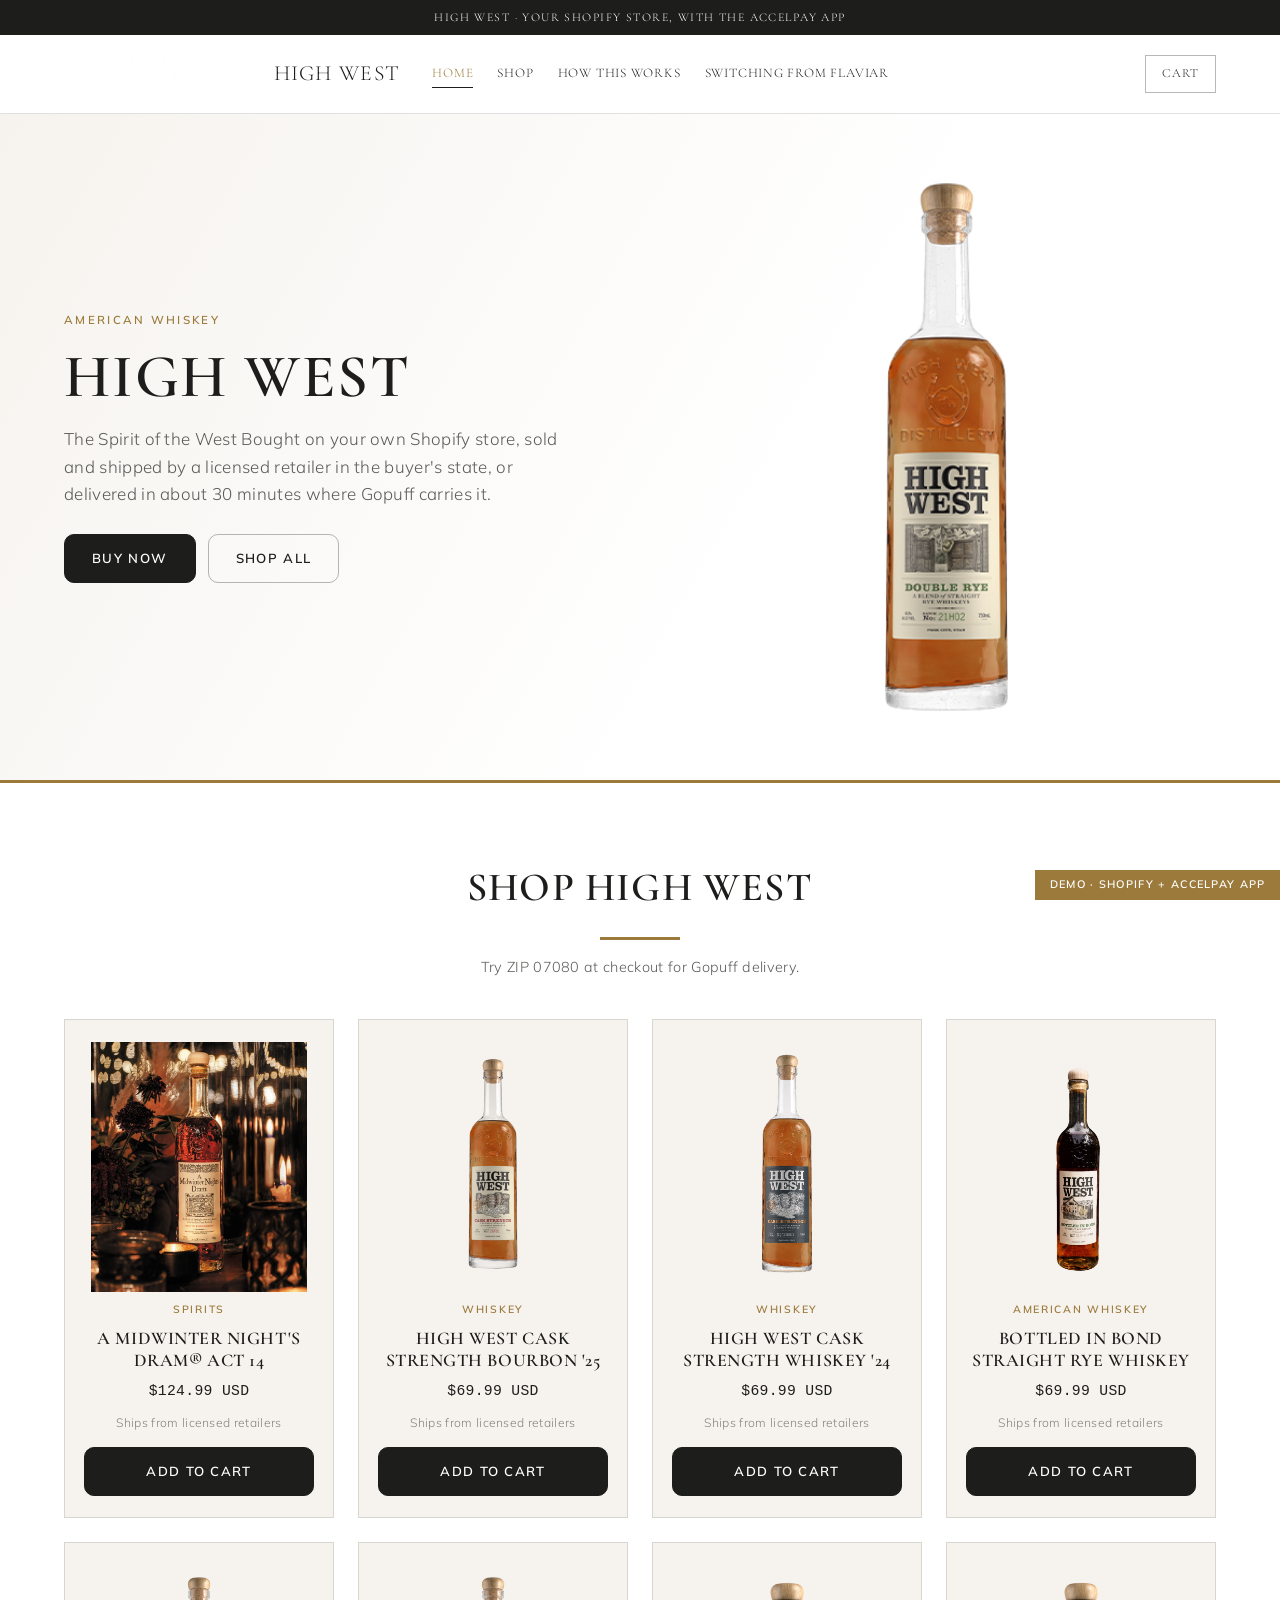
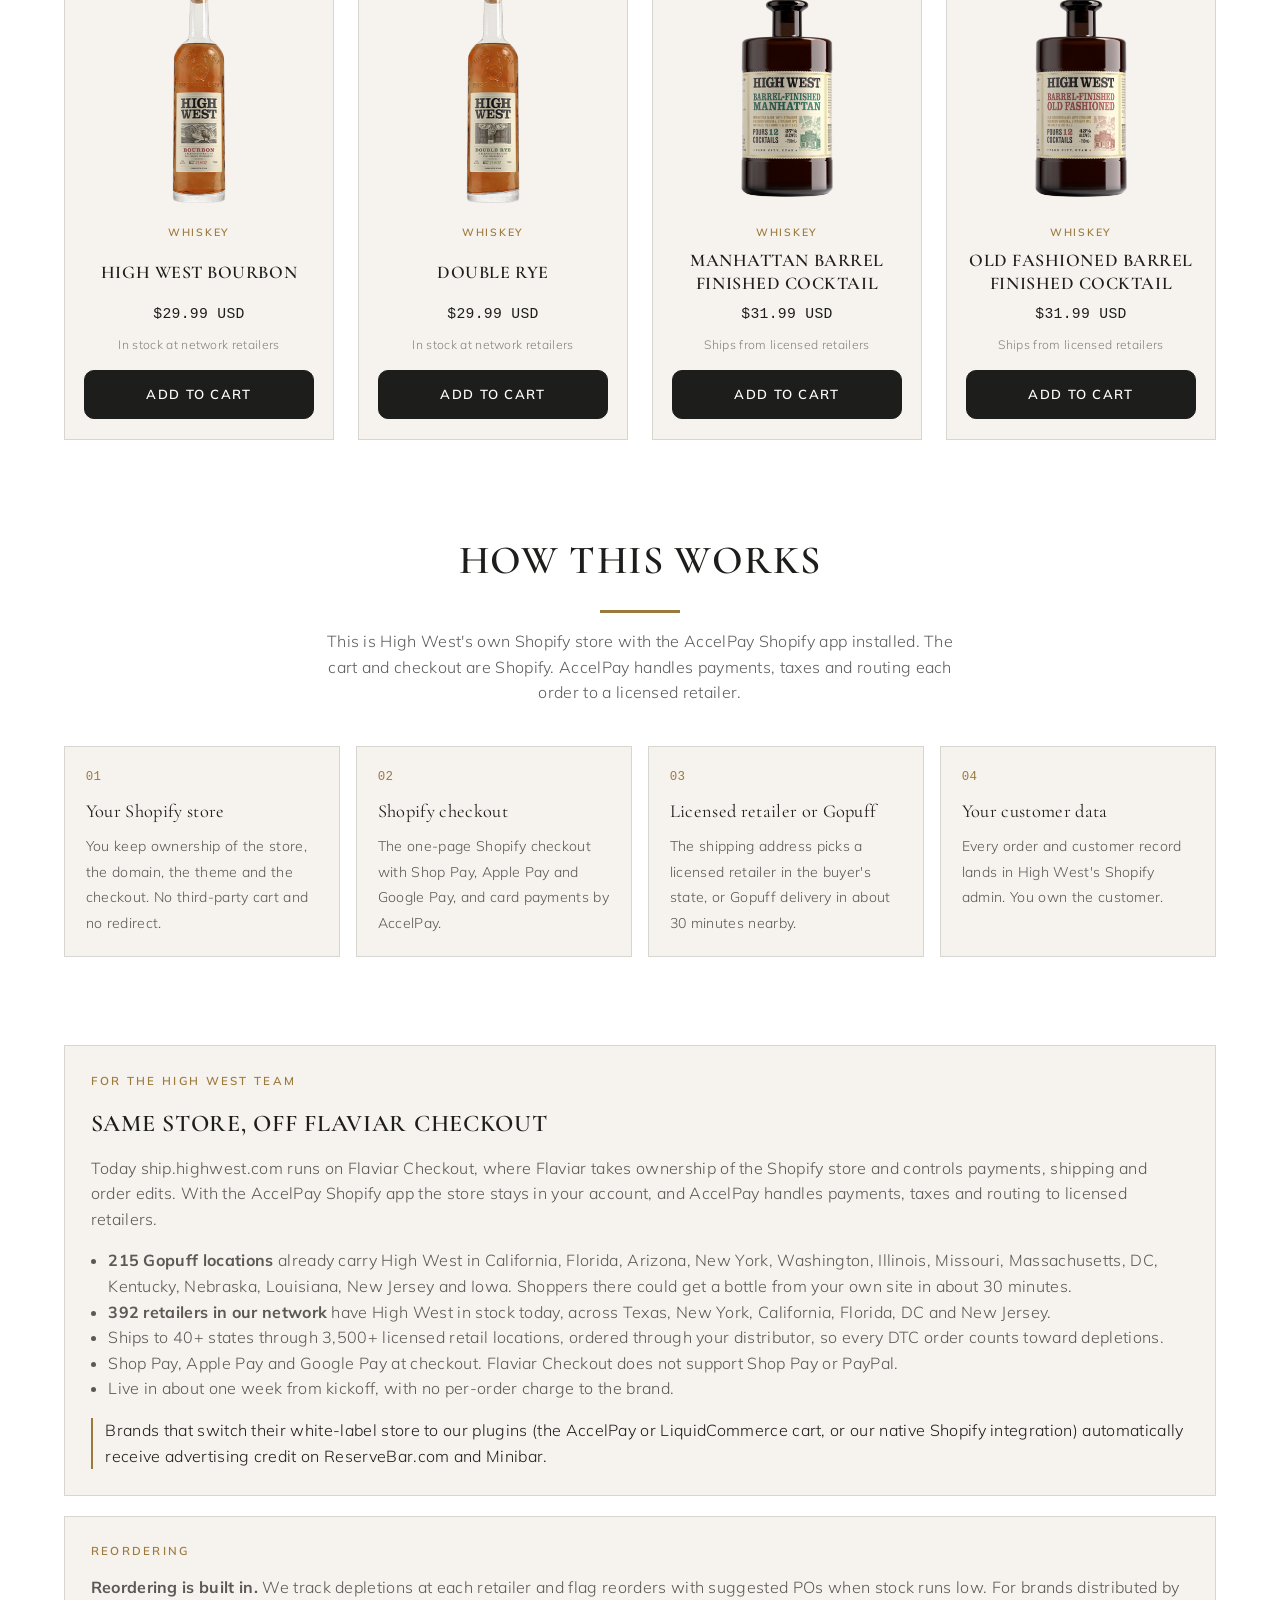
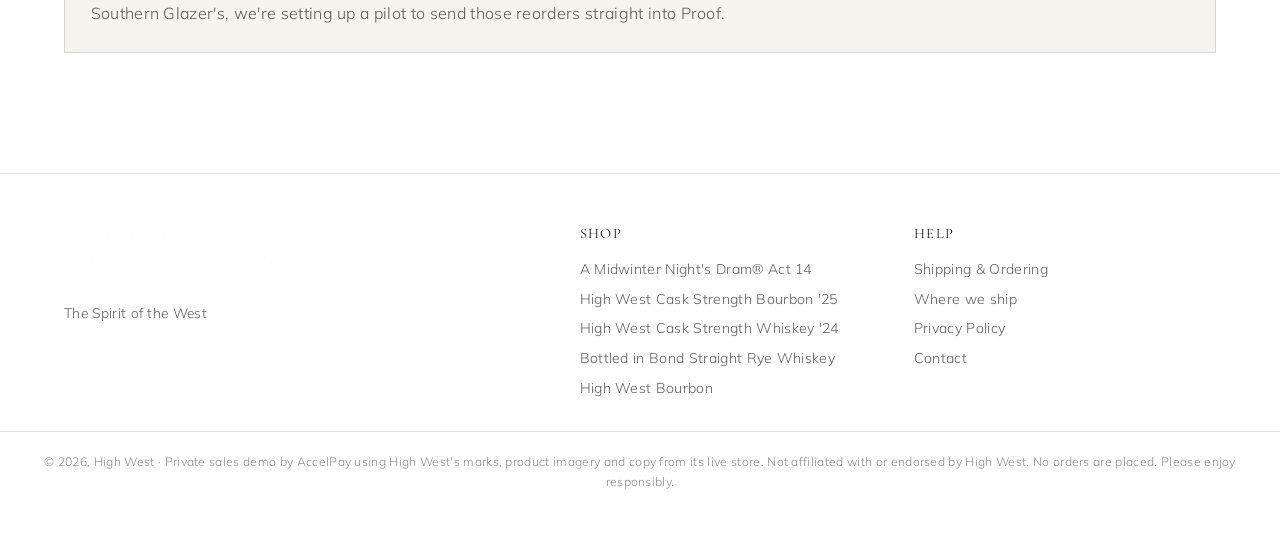
==== index.html @ 7bf46875 "Initial sales demo" ====
<!doctype html>
<html lang="en">
<head>
<meta charset="utf-8">
<meta name="viewport" content="width=device-width,initial-scale=1">
<title>High West | AccelPay demo</title>
<meta name="robots" content="noindex,nofollow">
<link rel="icon" href="assets/logo.png">
<link rel="preconnect" href="https://fonts.googleapis.com">
<link rel="preconnect" href="https://fonts.gstatic.com" crossorigin>
<link rel="stylesheet" href="https://fonts.googleapis.com/css2?family=Cormorant+Garamond:wght@500;600;700&family=Mulish:wght@300;400;600;700&display=swap">
<link rel="stylesheet" href="styles.css?v=1">
</head>
<body>
<div class="announce">High West &middot; your Shopify store, with the AccelPay app</div>
<header class="top">
  <div class="hdr">
    <a href="index.html" class="brand-link"><img class="logo" src="assets/logo.png" alt="High West"><span class="wordmark">High West</span></a>
    <nav class="main">
      <a href="index.html" aria-current="page">Home</a><a href="index.html#shop">Shop</a><a href="index.html#how">How this works</a><a href="index.html#switch">Switching from Flaviar</a>
    </nav>
    <div class="hdr-actions">
      <button class="burger" id="burger" aria-label="Menu">&#9776;</button>
      <button class="cart-pill" data-cart-toggle aria-label="Open cart">
        <span class="lbl">Cart</span>
        <span class="count" data-cart-count hidden>0</span>
      </button>
    </div>
  </div>
</header>

<section class="hero">
  <div class="hero-inner">
    <div>
      <div class="eyebrow">American whiskey</div>
      <h1>High West</h1>
      <p>The Spirit of the West Bought on your own Shopify store, sold and shipped by a licensed retailer in the buyer's state, or delivered in about 30 minutes where Gopuff carries it.</p>
      <div style="display:flex;gap:.75rem;flex-wrap:wrap"><a class="btn" href="product.html?p=double-rye">Buy now</a><a class="btn ghost" href="#shop">Shop all</a></div>
    </div>
    <div class="shot"><img src="assets/p-double-rye.png" alt="Double Rye"></div>
  </div>
</section>

<section class="band" id="shop">
  <div class="section-head">
    <h2>Shop High West</h2>
    <div class="rule"></div>
    <p style="font-size:.9rem;color:var(--muted)">Try ZIP 07080 at checkout for Gopuff delivery.</p>
  </div>
  <div class="grid" id="collection-grid"></div>
</section>

<section class="band" id="how" style="padding-top:1rem">
  <div class="section-head">
    <h2>How this works</h2>
    <div class="rule"></div>
    <p>This is High West's own Shopify store with the AccelPay Shopify app installed. The cart and checkout are Shopify. AccelPay handles payments, taxes and routing each order to a licensed retailer.</p>
  </div>
  <div class="how">
    <div class="step"><span class="n">01</span><b>Your Shopify store</b><span>You keep ownership of the store, the domain, the theme and the checkout. No third-party cart and no redirect.</span></div>
    <div class="step"><span class="n">02</span><b>Shopify checkout</b><span>The one-page Shopify checkout with Shop Pay, Apple Pay and Google Pay, and card payments by AccelPay.</span></div>
    <div class="step"><span class="n">03</span><b>Licensed retailer or Gopuff</b><span>The shipping address picks a licensed retailer in the buyer's state, or Gopuff delivery in about 30 minutes nearby.</span></div>
    <div class="step"><span class="n">04</span><b>Your customer data</b><span>Every order and customer record lands in High West's Shopify admin. You own the customer.</span></div>
  </div>
</section>

<section class="band" id="switch" style="padding-top:1rem">
  <div class="panel">
    <div class="eyebrow">For the High West team</div>
    <h2>Same store, off Flaviar Checkout</h2>
    <p style="margin:0 0 1rem">Today ship.highwest.com runs on Flaviar Checkout, where Flaviar takes ownership of the Shopify store and controls payments, shipping and order edits. With the AccelPay Shopify app the store stays in your account, and AccelPay handles payments, taxes and routing to licensed retailers.</p>
    <ul style="margin:0 0 1rem;padding-left:1.1rem"><li><b>215 Gopuff locations</b> already carry High West in California, Florida, Arizona, New York, Washington, Illinois, Missouri, Massachusetts, DC, Kentucky, Nebraska, Louisiana, New Jersey and Iowa. Shoppers there could get a bottle from your own site in about 30 minutes.</li><li><b>392 retailers in our network</b> have High West in stock today, across Texas, New York, California, Florida, DC and New Jersey.</li><li>Ships to 40+ states through 3,500+ licensed retail locations, ordered through your distributor, so every DTC order counts toward depletions.</li><li>Shop Pay, Apple Pay and Google Pay at checkout. Flaviar Checkout does not support Shop Pay or PayPal.</li><li>Live in about one week from kickoff, with no per-order charge to the brand.</li></ul>
    <p class="credit">Brands that switch their white-label store to our plugins (the AccelPay or LiquidCommerce cart, or our native Shopify integration) automatically receive advertising credit on ReserveBar.com and Minibar.</p>
  </div>
  <div class="panel">
    <div class="eyebrow">Reordering</div>
    <p style="margin:0" class="reorder"><b>Reordering is built in.</b> We track depletions at each retailer and flag reorders with suggested POs when stock runs low. For brands distributed by Southern Glazer's, we're setting up a pilot to send those reorders straight into Proof.</p>
  </div>
</section>
<footer class="site">
  <div class="ft">
    <div>
      <img src="assets/logo.png" alt="High West" style="height:64px;width:auto">
      <p style="font-size:.86rem;margin-top:1rem;max-width:24rem;color:var(--muted)">The Spirit of the West</p>
    </div>
    <div><h4>Shop</h4><ul><li><a href="product.html?p=a-midwinter-nights-dram-act-14">A Midwinter Night&#x27;s Dram® Act 14</a></li><li><a href="product.html?p=hw-cask-strength-bourbon">High West Cask Strength Bourbon &#x27;25</a></li><li><a href="product.html?p=high-west-cask-strength-bourbon-24">High West Cask Strength Whiskey &#x27;24</a></li><li><a href="product.html?p=bottled-in-bond-rye">Bottled in Bond Straight Rye Whiskey</a></li><li><a href="product.html?p=bourbon">High West Bourbon</a></li></ul></div>
    <div><h4>Help</h4><ul>
      <li><a href="index.html#how">Shipping &amp; Ordering</a></li>
      <li><a href="index.html#how">Where we ship</a></li>
      <li><a href="#">Privacy Policy</a></li>
      <li><a href="#">Contact</a></li></ul></div>
  </div>
  <div class="legal-row">
    &copy; 2026, High West &middot; Private sales demo by AccelPay using High West's marks, product imagery and copy from its live store. Not affiliated with or endorsed by High West.
    No orders are placed. Please enjoy responsibly.
  </div>
</footer>

<div class="scrim" id="scrim"></div>
<aside class="drawer" id="drawer" aria-label="Your cart">
  <div class="dh"><h2>Your cart</h2><button class="x" id="drawer-close" aria-label="Close">&times;</button></div>
  <div class="cols"><span>Product</span><span>Total</span></div>
  <div class="items" id="drawer-items"></div>
  <div class="df" id="drawer-foot"></div>
</aside>
<div class="ribbon">Demo &middot; Shopify + AccelPay app</div>
<script src="data.js?v=1"></script>
<script src="app.js?v=1"></script>
</body>
</html>
---- styles.css ----
/* High West x AccelPay demo. Base: woodsonwhiskey-accelpay-demo. */

:root {
  --black: #ffffff; --panel: #f6f3ee; --panel-2: #ece7df; --ink: #1d1d1b;
  --muted: rgba(29,29,27,.72); --muted-2: rgba(29,29,27,.52); --line: rgba(0,0,0,.12); --line-2: rgba(0,0,0,.28);
  --gold: #1d1d1b; --gold-hi: #9c7a3c; --gold-soft: rgba(0,0,0,.05); --green: #2f6b4f; --red: #c00000;
  --head: #1d1d1b; --btn-ink: #ffffff; --img-bg: #f6f3ee; --drawer-bg: #ffffff; --ann-bg: #1d1d1b; --ann-ink: #ffffff; --co-head-bg: #ffffff;
  --serif: "Cormorant Garamond", Georgia, serif; --sans: "Mulish", -apple-system, BlinkMacSystemFont, "Helvetica Neue", Arial, sans-serif;
  --mono: ui-monospace, SFMono-Regular, Menlo, monospace; --maxw: 1200px; --btn-radius: 10px;
  --cart-glyph: url("data:image/svg+xml;utf8,<svg xmlns='http://www.w3.org/2000/svg' viewBox='0 0 24 24' fill='none' stroke='black' stroke-width='2' stroke-linecap='round' stroke-linejoin='round'><path d='M6 2 3 6v14a2 2 0 0 0 2 2h14a2 2 0 0 0 2-2V6l-3-4z'/><path d='M3 6h18'/><path d='M16 10a4 4 0 0 1-8 0'/></svg>");
}

* { box-sizing: border-box; }
html { scroll-behavior: smooth; }
body {
  margin: 0; background: var(--black); color: var(--ink);
  font-family: var(--sans); font-weight: 300; font-size: 16px; line-height: 1.6;
  letter-spacing: .02em; -webkit-font-smoothing: antialiased;
}
img { max-width: 100%; display: block; }
a { color: inherit; }
button { font: inherit; cursor: pointer; color: inherit; }
:focus-visible { outline: 2px solid var(--gold); outline-offset: 2px; }

/* ---------------------------------------------------------------- header */
.announce {
  background: var(--ann-bg); color: var(--ann-ink); text-align: center;
  font-family: var(--serif); font-size: .74rem; letter-spacing: .12em;
  text-transform: uppercase; padding: .5rem 1rem;
}
header.top { position: sticky; top: 0; z-index: 60; background: var(--black); border-bottom: 1px solid var(--line); }
.hdr { max-width: var(--maxw); margin: 0 auto; padding: .8rem 1.5rem; display: flex; align-items: center; gap: 2rem; }
.hdr img.logo { height: 62px; width: auto; }
nav.main { display: flex; gap: 1.5rem; flex-wrap: wrap; }
nav.main a {
  font-family: var(--serif); font-size: .82rem; letter-spacing: .06em; text-transform: uppercase;
  text-decoration: none; color: var(--head); padding: .2rem 0; border-bottom: 1px solid transparent;
}
nav.main a:hover, nav.main a[aria-current] { color: var(--gold-hi); border-bottom-color: var(--gold); }
.hdr-actions { margin-left: auto; display: flex; align-items: center; gap: .75rem; }
.cart-pill {
  display: inline-flex; align-items: center; gap: .5rem; background: transparent;
  border: 1px solid var(--line-2); color: var(--head); padding: .5rem 1rem;
  font-family: var(--serif); font-size: .78rem; letter-spacing: .08em; text-transform: uppercase;
}
.cart-pill:hover { border-color: var(--gold); color: var(--gold-hi); }
.cart-pill .count {
  background: var(--gold); color: var(--btn-ink); min-width: 1.35rem; height: 1.35rem; border-radius: 999px;
  display: inline-grid; place-items: center; font-family: var(--mono); font-size: .7rem; padding: 0 .3rem;
}
.cart-pill .count[hidden] { display: none; }
.burger { display: none; background: none; border: none; font-size: 1.5rem; line-height: 1; color: var(--head); }

/* ---------------------------------------------------------------- type + buttons */
.eyebrow { font-family: var(--sans); font-size: .72rem; font-weight: 600; letter-spacing: .2em; text-transform: uppercase; color: var(--gold-hi); margin-bottom: .9rem; }
h1, h2, h3 { font-family: var(--serif); font-weight: 400; letter-spacing: .03em; }
.rule { width: 190px; height: 2px; margin: 1.1rem auto 0; background: linear-gradient(90deg, transparent, var(--gold), transparent); }

.btn {
  display: inline-flex; align-items: center; justify-content: center; gap: .5rem;
  background: var(--gold); color: var(--btn-ink); border: 1px solid var(--gold); border-radius: var(--btn-radius, 0);
  padding: .8rem 1.7rem; font-family: var(--sans); font-weight: 600; font-size: .82rem;
  letter-spacing: .1em; text-transform: uppercase; text-decoration: none;
}
.btn:hover { background: var(--gold-hi); border-color: var(--gold-hi); }
.btn.ghost { background: transparent; color: var(--head); border-color: var(--line-2); }
.btn.ghost:hover { border-color: var(--gold); color: var(--gold-hi); }
.btn:disabled { opacity: .4; cursor: not-allowed; }
.btn.block { width: 100%; }

/* ---------------------------------------------------------------- hero */
.hero { position: relative; overflow: hidden; border-bottom: 1px solid var(--line); }
.hero-inner { max-width: var(--maxw); margin: 0 auto; padding: 4rem 1.5rem; display: grid; grid-template-columns: 1.05fr 1fr; gap: 3rem; align-items: center; }
.hero h1 { font-size: clamp(2.3rem, 5.4vw, 3.8rem); line-height: 1.08; margin: 0 0 1rem; text-transform: uppercase; }
.hero p { color: var(--muted); font-size: 1.06rem; margin: 0 0 1.7rem; max-width: 32rem; }
.hero .shot img { width: 100%; max-height: 560px; object-fit: contain; }

/* ---------------------------------------------------------------- sections */
.band { max-width: var(--maxw); margin: 0 auto; padding: 4.5rem 1.5rem; }
.section-head { text-align: center; margin-bottom: 2.5rem; }
.section-head h2 { font-size: clamp(1.8rem, 4vw, 2.5rem); margin: 0; text-transform: uppercase; }
.section-head p { color: var(--muted); margin: 1rem auto 0; max-width: 40rem; }

.grid { display: grid; grid-template-columns: repeat(auto-fill, minmax(240px, 1fr)); gap: 1.5rem; }
.card {
  background: var(--panel); border: 1px solid var(--line); padding: 1.4rem 1.2rem 1.3rem;
  display: flex; flex-direction: column; gap: .55rem; text-align: center; text-decoration: none; color: inherit;
}
.card:hover { border-color: var(--gold); }
.card .shot { height: 250px; display: grid; place-items: center; overflow: hidden; }
.card .shot img { max-height: 250px; width: auto; object-fit: contain; }
.card h3 { font-size: 1.12rem; margin: 0; line-height: 1.25; text-transform: uppercase; min-height: 2.8rem; display: grid; place-items: center; }
.card .tag { font-size: .66rem; font-weight: 600; letter-spacing: .16em; text-transform: uppercase; color: var(--gold-hi); }
.card .price { font-family: var(--mono); font-size: .92rem; margin-top: auto; }
.card .avail { font-size: .76rem; color: var(--muted-2); }

.split { display: grid; grid-template-columns: 1fr 1fr; gap: 3rem; align-items: center; }
.split img { width: 100%; }
.split p { color: var(--muted); }

/* how it works */
.how { display: grid; grid-template-columns: repeat(4, 1fr); gap: 1rem; }
.how .step { border: 1px solid var(--line); padding: 1.3rem; background: var(--panel); }
.how .step b { display: block; font-family: var(--serif); font-weight: 400; font-size: 1.15rem; margin-bottom: .4rem; color: var(--head); }
.how .step span { font-size: .88rem; color: var(--muted); }
.how .step .n { font-family: var(--mono); color: var(--gold-hi); font-size: .78rem; display: block; margin-bottom: .6rem; }

.rb-note {
  display: flex; align-items: center; gap: .75rem; border: 1px solid var(--line); background: var(--panel);
  padding: .7rem .9rem; font-size: .84rem; color: var(--muted);
}
.rb-note b { color: var(--head); font-weight: 600; }
.rb-note a { color: var(--gold-hi); }
.rb-mark { font-family: var(--serif); font-size: .72rem; letter-spacing: .14em; text-transform: uppercase; border: 1px solid var(--gold); color: var(--gold-hi); padding: .2rem .45rem; white-space: nowrap; }

/* ---------------------------------------------------------------- product page (Shopify theme) */
.pdp { display: grid; grid-template-columns: minmax(0,1fr) minmax(0,1fr); gap: 3rem; align-items: start; }
.pdp .gallery { display: flex; flex-direction: column; gap: .8rem; min-width: 0; }
.pdp .gallery .main { background: var(--img-bg); display: grid; place-items: center; min-height: 420px; }
.pdp .gallery .main img { max-height: 560px; width: auto; object-fit: contain; }
.pdp .thumbs { display: flex; gap: .5rem; }
.pdp .thumbs button { width: 64px; height: 64px; border: 1px solid var(--line); background: var(--img-bg); padding: 3px; display: grid; place-items: center; }
.pdp .thumbs button[aria-selected="true"] { border-color: var(--gold); }
.pdp .thumbs img { max-height: 100%; width: auto; }
.pdp .info { display: flex; flex-direction: column; gap: 1rem; min-width: 0; padding-left: 1.5rem; border-left: 1px solid var(--line); }
.pdp h1 { font-size: 2rem; margin: 0; text-transform: uppercase; line-height: 1.15; }
.pdp .price { font-size: 1.05rem; }
.pdp .small { font-size: .8rem; color: var(--muted); }
.pdp .small a { color: var(--gold-hi); }
.pdp .qty-wrap { display: flex; flex-direction: column; gap: .35rem; font-size: .8rem; color: var(--muted); }
.pdp .desc p { color: var(--muted); margin: 0 0 .9rem; font-size: .95rem; }
.pdp .desc b { color: var(--head); font-weight: 600; }
.qty { display: inline-flex; align-items: center; border: 1px solid var(--line-2); width: max-content; }
.qty button { background: none; border: none; width: 2.6rem; min-height: 2.8rem; font-size: 1.1rem; }
.qty span, .qty input { font-family: var(--sans); min-width: 2.2rem; text-align: center; font-size: .95rem; }
.atc { max-width: 380px; }
.fulfil-line { display: flex; gap: .6rem; align-items: flex-start; font-size: .82rem; color: var(--muted); border: 1px solid var(--line); padding: .7rem .8rem; max-width: 460px; }
.fulfil-line img { width: 22px; height: 22px; border-radius: 5px; flex: none; }
.notice { font-size: .85rem; color: var(--muted); border-left: 2px solid var(--gold); padding: .2rem 0 .2rem .75rem; }

/* ---------------------------------------------------------------- Shopify cart drawer (Dawn-style) */
.scrim { position: fixed; inset: 0; background: rgba(0,0,0,.6); opacity: 0; pointer-events: none; transition: opacity .25s; z-index: 90; }
.scrim.on { opacity: 1; pointer-events: auto; }
.drawer { position: fixed; top: 0; right: 0; height: 100%; width: min(420px, 100%); background: var(--drawer-bg); border-left: 1px solid var(--line); z-index: 100; display: flex; flex-direction: column; transform: translateX(100%); transition: transform .28s ease; }
.drawer.on { transform: none; }
.drawer .dh { display: flex; align-items: center; justify-content: space-between; padding: 1.4rem 1.5rem 1rem; }
.drawer .dh h2 { font-size: 1.5rem; margin: 0; }
.drawer .x { background: none; border: none; font-size: 1.7rem; line-height: 1; color: var(--muted); }
.drawer .cols { display: flex; justify-content: space-between; font-size: .66rem; letter-spacing: .12em; text-transform: uppercase; color: var(--muted-2); padding: 0 1.5rem .6rem; border-bottom: 1px solid var(--line); }
.drawer .items { flex: 1; overflow-y: auto; padding: 0 1.5rem; }
.cline { display: grid; grid-template-columns: 76px minmax(0,1fr) auto; gap: 1rem; padding: 1.2rem 0; border-bottom: 1px solid var(--line); }
.cline .im { background: var(--img-bg); display: grid; place-items: center; height: 92px; }
.cline .im img { max-height: 88px; width: auto; }
.cline .nm { font-size: .92rem; line-height: 1.3; }
.cline .pr { font-size: .84rem; color: var(--muted); margin: .2rem 0 .6rem; }
.cline .qrow { display: flex; align-items: center; gap: .6rem; }
.cline .qty button { min-height: 2.2rem; width: 2.2rem; }
.cline .rm { background: none; border: none; color: var(--muted); font-size: 1rem; padding: 0; }
.cline .tot { font-size: .9rem; }
.empty { text-align: center; color: var(--muted); padding: 3rem 1rem; }
.drawer .df { border-top: 1px solid var(--line); padding: 1.2rem 1.5rem 1.5rem; display: flex; flex-direction: column; gap: .7rem; }
.drawer .df .est { display: flex; justify-content: space-between; font-size: 1rem; }
.drawer .df .small { font-size: .78rem; color: var(--muted); }

/* ---------------------------------------------------------------- Shopify one-page checkout */
body.co { background: #fff; color: #141414; font-family: -apple-system, BlinkMacSystemFont, "Segoe UI", Roboto, "Helvetica Neue", Arial, sans-serif; font-weight: 400; letter-spacing: 0; }
.co-head { border-bottom: 1px solid #dedede; background: var(--co-head-bg); }
.co-head .in { max-width: 1100px; margin: 0 auto; padding: .9rem 1.5rem; display: flex; align-items: center; justify-content: space-between; }
.co-head img { height: 54px; width: auto; }
.co-head a.bag { color: var(--gold-hi); font-size: .85rem; text-decoration: none; }
.checkout { display: grid; grid-template-columns: minmax(0,1.15fr) minmax(0,1fr); min-height: calc(100vh - 80px); }
.co-left { padding: 2.2rem clamp(1rem, 4vw, 3.5rem); min-width: 0; }
.co-left .inner { max-width: 560px; margin-left: auto; }
.co-right { background: #f5f5f5; border-left: 1px solid #dedede; padding: 2.2rem clamp(1rem, 3vw, 3rem); min-width: 0; }
.co-right .inner { max-width: 440px; position: sticky; top: 1.5rem; }
.co-h { font-size: 1.3rem; font-weight: 600; margin: 1.8rem 0 .8rem; display: flex; align-items: baseline; justify-content: space-between; gap: 1rem; }
.co-h:first-child { margin-top: 0; }
.co-h small { font-size: .82rem; font-weight: 400; color: #707070; }
.co-field { width: 100%; border: 1px solid #d9d9d9; border-radius: 5px; padding: .85rem .8rem; font: inherit; font-size: .92rem; margin-bottom: .7rem; background: #fff; color: #141414; min-width: 0; }
.co-field:focus { outline: none; border-color: #000; box-shadow: 0 0 0 1px #000; }
.co-row { display: grid; grid-template-columns: 1fr 1fr; gap: .7rem; }
.co-row3 { display: grid; grid-template-columns: 1.3fr 1fr 1fr; gap: .7rem; }
.co-chk { display: flex; gap: .55rem; align-items: center; font-size: .86rem; margin: .1rem 0 .4rem; }
.co-chk input { accent-color: #000; width: 16px; height: 16px; }
.co-empty { background: #f5f5f5; border-radius: 5px; padding: 1rem; font-size: .88rem; color: #707070; }
.rates { border: 1px solid #d9d9d9; border-radius: 5px; overflow: hidden; }
.rate { display: flex; align-items: center; gap: .8rem; padding: .95rem .9rem; border-bottom: 1px solid #d9d9d9; cursor: pointer; }
.rate:last-child { border-bottom: none; }
.rate.on { background: #f6f3ec; box-shadow: inset 0 0 0 1px #000; }
.rate input { accent-color: #000; width: 17px; height: 17px; flex: none; }
.rate .ic { width: 30px; height: 30px; border-radius: 7px; flex: none; }
.rate .t { flex: 1; min-width: 0; font-size: .9rem; }
.rate .t span { display: block; color: #707070; font-size: .8rem; margin-top: .1rem; }
.rate .p { font-size: .9rem; font-weight: 600; white-space: nowrap; }
.callout { display: flex; gap: .55rem; align-items: flex-start; font-size: .78rem; color: #5b4a26; background: #f6f1e6; border: 1px solid #e6dcc6; border-radius: 5px; padding: .6rem .75rem; margin-top: .7rem; }
.callout b { font-weight: 600; }
.callout .dot { width: 8px; height: 8px; border-radius: 50%; background: var(--gold); flex: none; margin-top: .35rem; }
.pay-box { border: 1px solid #d9d9d9; border-radius: 5px; overflow: hidden; }
.pay-box .ph { display: flex; justify-content: space-between; align-items: center; background: #f6f3ec; padding: .85rem .9rem; border-bottom: 1px solid #d9d9d9; font-size: .9rem; box-shadow: inset 0 0 0 1px #000; }
.pay-box .ph .cards { display: flex; gap: .3rem; }
.pay-box .ph .cards span { font-size: .62rem; font-weight: 700; border: 1px solid #cfcfcf; border-radius: 3px; padding: .1rem .3rem; background: #fff; color: #333; }
.pay-box .pb { padding: .9rem; background: #fafafa; }
.pay-btn { width: 100%; background: #000; color: #fff; border: none; border-radius: 5px; padding: 1.1rem; font-size: 1.05rem; font-weight: 600; margin-top: 1.2rem; }
.pay-btn:disabled { opacity: .4; cursor: not-allowed; }
.co-legal { font-size: .76rem; color: #707070; margin-top: .9rem; }
.co-links { display: flex; gap: 1rem; flex-wrap: wrap; font-size: .76rem; color: #707070; border-top: 1px solid #e3e3e3; margin-top: 2rem; padding-top: 1rem; }
.os-item { display: flex; gap: .9rem; align-items: center; padding: .4rem 0 1rem; }
.os-item .im { width: 64px; height: 64px; border: 1px solid #dedede; border-radius: 8px; background: var(--img-bg); position: relative; display: grid; place-items: center; padding: 4px; flex: none; }
.os-item .im img { max-height: 100%; width: auto; }
.os-item .im .q { position: absolute; top: -9px; right: -9px; background: #666; color: #fff; min-width: 21px; height: 21px; border-radius: 11px; font-size: .74rem; display: grid; place-items: center; padding: 0 5px; }
.os-item .nm { flex: 1; min-width: 0; font-size: .88rem; }
.os-item .nm span { display: block; color: #707070; font-size: .78rem; }
.os-item .pr { font-size: .88rem; }
.os-disc { display: flex; gap: .6rem; margin: .6rem 0 1.2rem; }
.os-disc input { flex: 1; min-width: 0; border: 1px solid #d9d9d9; border-radius: 5px; padding: .8rem; font: inherit; font-size: .9rem; }
.os-disc button { border: 1px solid #d9d9d9; background: #ececec; color: #777; border-radius: 5px; padding: 0 1.1rem; font-weight: 600; }
.os-line { display: flex; justify-content: space-between; font-size: .88rem; padding: .3rem 0; gap: 1rem; }
.os-line .m { color: #555; }
.os-line.total { font-size: 1.2rem; font-weight: 600; padding-top: .8rem; }
.os-line.total small { font-size: .74rem; color: #707070; font-weight: 400; margin-right: .4rem; }
.thanks { max-width: 600px; margin: 0 auto; padding: 4rem 1.5rem; text-align: center; }
.thanks h1 { font-size: 2rem; margin: 0 0 .5rem; font-weight: 600; font-family: inherit; letter-spacing: 0; }
.thanks p { color: #555; }
.thanks .num { font-family: var(--mono); color: #000; }

/* express checkout buttons (Shopify accelerated checkout) */
.xpay { display: grid; grid-template-columns: repeat(3, minmax(0,1fr)); gap: .5rem; }
.xpay .xb { height: 42px; border: none; border-radius: 5px; display: flex; align-items: center; justify-content: center; gap: .15rem; font-family: -apple-system, BlinkMacSystemFont, "Segoe UI", Roboto, Arial, sans-serif; font-size: 1.05rem; color: #fff; letter-spacing: 0; text-transform: none; }
.xpay.big .xb { height: 48px; }
.xpay .xb span { font-weight: 500; }
.xpay .shop { background: #5a31f4; }
.xpay .shop b { font-weight: 800; font-style: italic; letter-spacing: -.02em; margin-right: .1rem; }
.xpay .apple { background: #000; border: 1px solid #333; }
.xpay .google { background: #000; border: 1px solid #333; }
.xpay .google .g { font-weight: 700; background: linear-gradient(90deg,#4285f4,#ea4335,#fbbc05,#34a853); -webkit-background-clip: text; background-clip: text; color: transparent; margin-right: .15rem; }
.xp-title { text-align: center; font-size: .85rem; color: #707070; margin-bottom: .6rem; }
.or { display: flex; align-items: center; gap: .8rem; color: #707070; font-size: .78rem; margin: 1.4rem 0 .6rem; }
.or::before, .or::after { content: ""; flex: 1; height: 1px; background: #dedede; }

/* panel on the home page */
.panel { background: var(--panel); border: 1px solid var(--line); padding: 1.6rem; }
.panel + .panel { margin-top: 1.25rem; }
.panel h2 { margin: 0 0 .8rem; font-size: 1.5rem; text-transform: uppercase; }
.panel p, .panel li { color: var(--muted); }
.panel .credit { border-left: 2px solid var(--gold); padding-left: .8rem; margin: 0; color: var(--ink); }

/* ---------------------------------------------------------------- footer */
footer.site { border-top: 1px solid var(--line); margin-top: 3rem; }
.ft { max-width: var(--maxw); margin: 0 auto; padding: 3rem 1.5rem 2rem; display: grid; grid-template-columns: 1.6fr 1fr 1fr; gap: 2rem; }
.ft h4 { font-family: var(--serif); font-weight: 400; font-size: .9rem; letter-spacing: .1em; text-transform: uppercase; color: var(--head); margin: 0 0 .8rem; }
.ft ul { list-style: none; margin: 0; padding: 0; display: flex; flex-direction: column; gap: .45rem; font-size: .88rem; color: var(--muted); }
.ft a { text-decoration: none; }
.ft a:hover { color: var(--gold-hi); }
.legal-row { border-top: 1px solid var(--line); padding: 1.25rem 1.5rem 3rem; text-align: center; font-size: .76rem; color: var(--muted-2); }

.ribbon { position: fixed; right: 0; bottom: 0; z-index: 120; background: var(--gold); color: var(--btn-ink); font-size: .68rem; font-weight: 600; letter-spacing: .12em; text-transform: uppercase; padding: .4rem .9rem; }

/* ---------------------------------------------------------------- responsive */
@media (max-width: 960px) {
  .pdp { grid-template-columns: 1fr; gap: 1.5rem; }
  .pdp .info { padding-left: 0; border-left: 0; }
  .checkout { grid-template-columns: 1fr; }
  .co-right { border-left: 0; border-top: 1px solid #dedede; order: -1; }
  .co-left .inner, .co-right .inner { margin: 0 auto; position: static; }
  .hero-inner, .split { grid-template-columns: 1fr; gap: 2rem; }
  .how { grid-template-columns: 1fr 1fr; }
  .ft { grid-template-columns: 1fr 1fr; }
}
@media (max-width: 720px) {
  .co-row, .co-row3 { grid-template-columns: 1fr; gap: 0; }
  .pdp .gallery .main { min-height: 300px; }
  .pdp .gallery .main img { max-height: 340px; }
  .hdr { padding: .6rem 1rem; gap: .75rem; position: relative; }
  .hdr img.logo { height: 46px; }
  nav.main { display: none; }
  nav.main.open { display: flex; flex-direction: column; position: absolute; top: 100%; left: 0; right: 0; background: var(--black); border-bottom: 1px solid var(--line); padding: 1rem 1.5rem; gap: .9rem; }
  .burger { display: block; }
  .hdr-actions { margin-left: auto; }
  .cart-pill { padding: .5rem .8rem; }
  .cart-pill .lbl { display: none; }
  .cart-pill::before { content: ""; width: 1rem; height: 1rem; flex: none; background: currentColor; -webkit-mask: var(--cart-glyph) center/contain no-repeat; mask: var(--cart-glyph) center/contain no-repeat; }
  .band { padding: 3rem 1rem; }
  .hero-inner { padding: 2.5rem 1rem; }
  .how { grid-template-columns: 1fr; }
  .ft { grid-template-columns: 1fr; padding: 2.5rem 1rem 1.5rem; }
  .rb-note { flex-wrap: wrap; }
}


.brand-link { display: flex; align-items: center; gap: .6rem; text-decoration: none; }
.hdr img.logo { height: 52px; max-width: 200px; object-fit: contain; }
.wordmark { font-family: var(--serif); font-size: 1.35rem; letter-spacing: .06em; text-transform: uppercase; color: var(--head); white-space: nowrap; }
.co-head img { height: 44px; max-width: 200px; object-fit: contain; }
h1, h2, h3 { font-weight: 600; }
.hero { background: linear-gradient(120deg, var(--panel) 0%, var(--black) 60%); border-bottom: 3px solid var(--gold-hi); }
.rule { background: var(--gold-hi); height: 3px; width: 80px; }
.card .shot { background: var(--img-bg); }
.card:hover { border-color: var(--gold-hi); }
.btn:hover, .btn.ghost:hover { filter: brightness(1.15); }
.panel .credit { border-left-color: var(--gold-hi); }
.ribbon { background: var(--gold-hi); color: #fff; }
.cart-pill .count { background: var(--gold-hi); color: #fff; }
.callout .dot { background: var(--gold-hi); }
@media (max-width: 720px) { .wordmark { display: none; } }
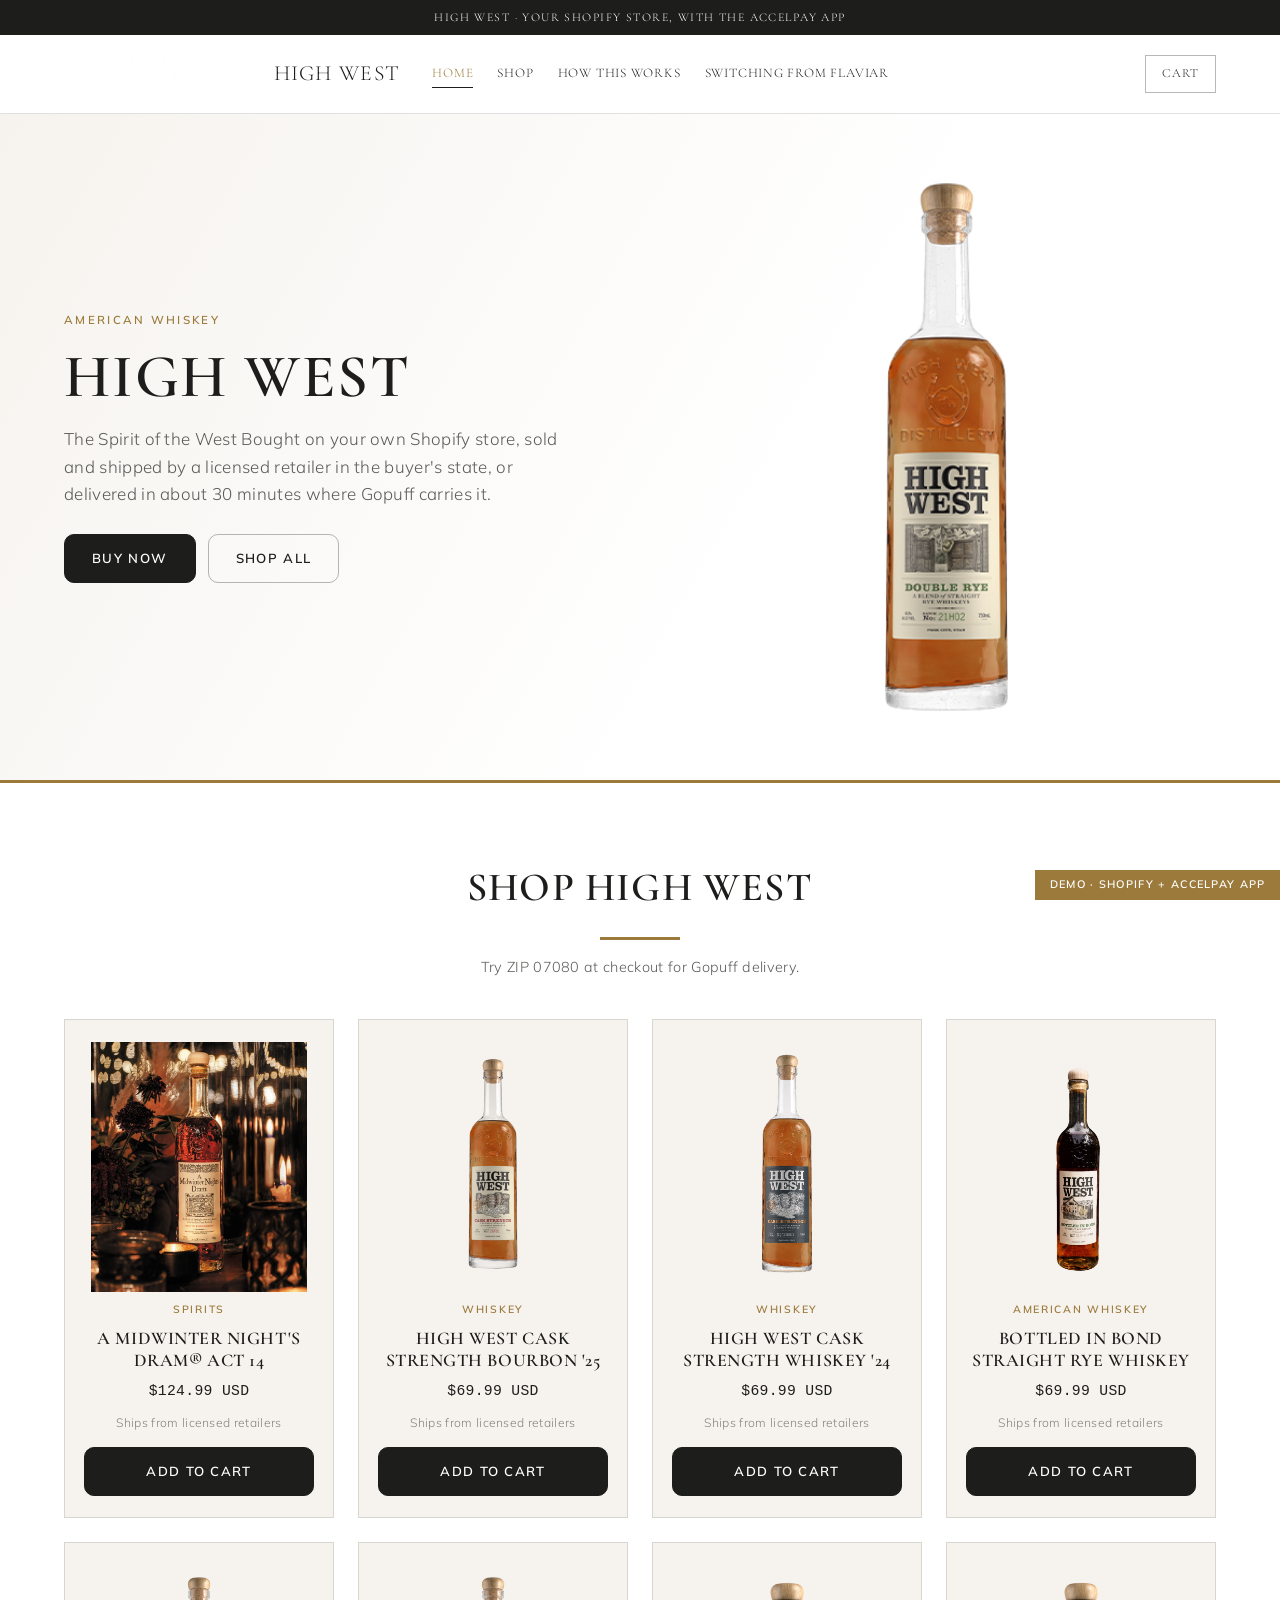
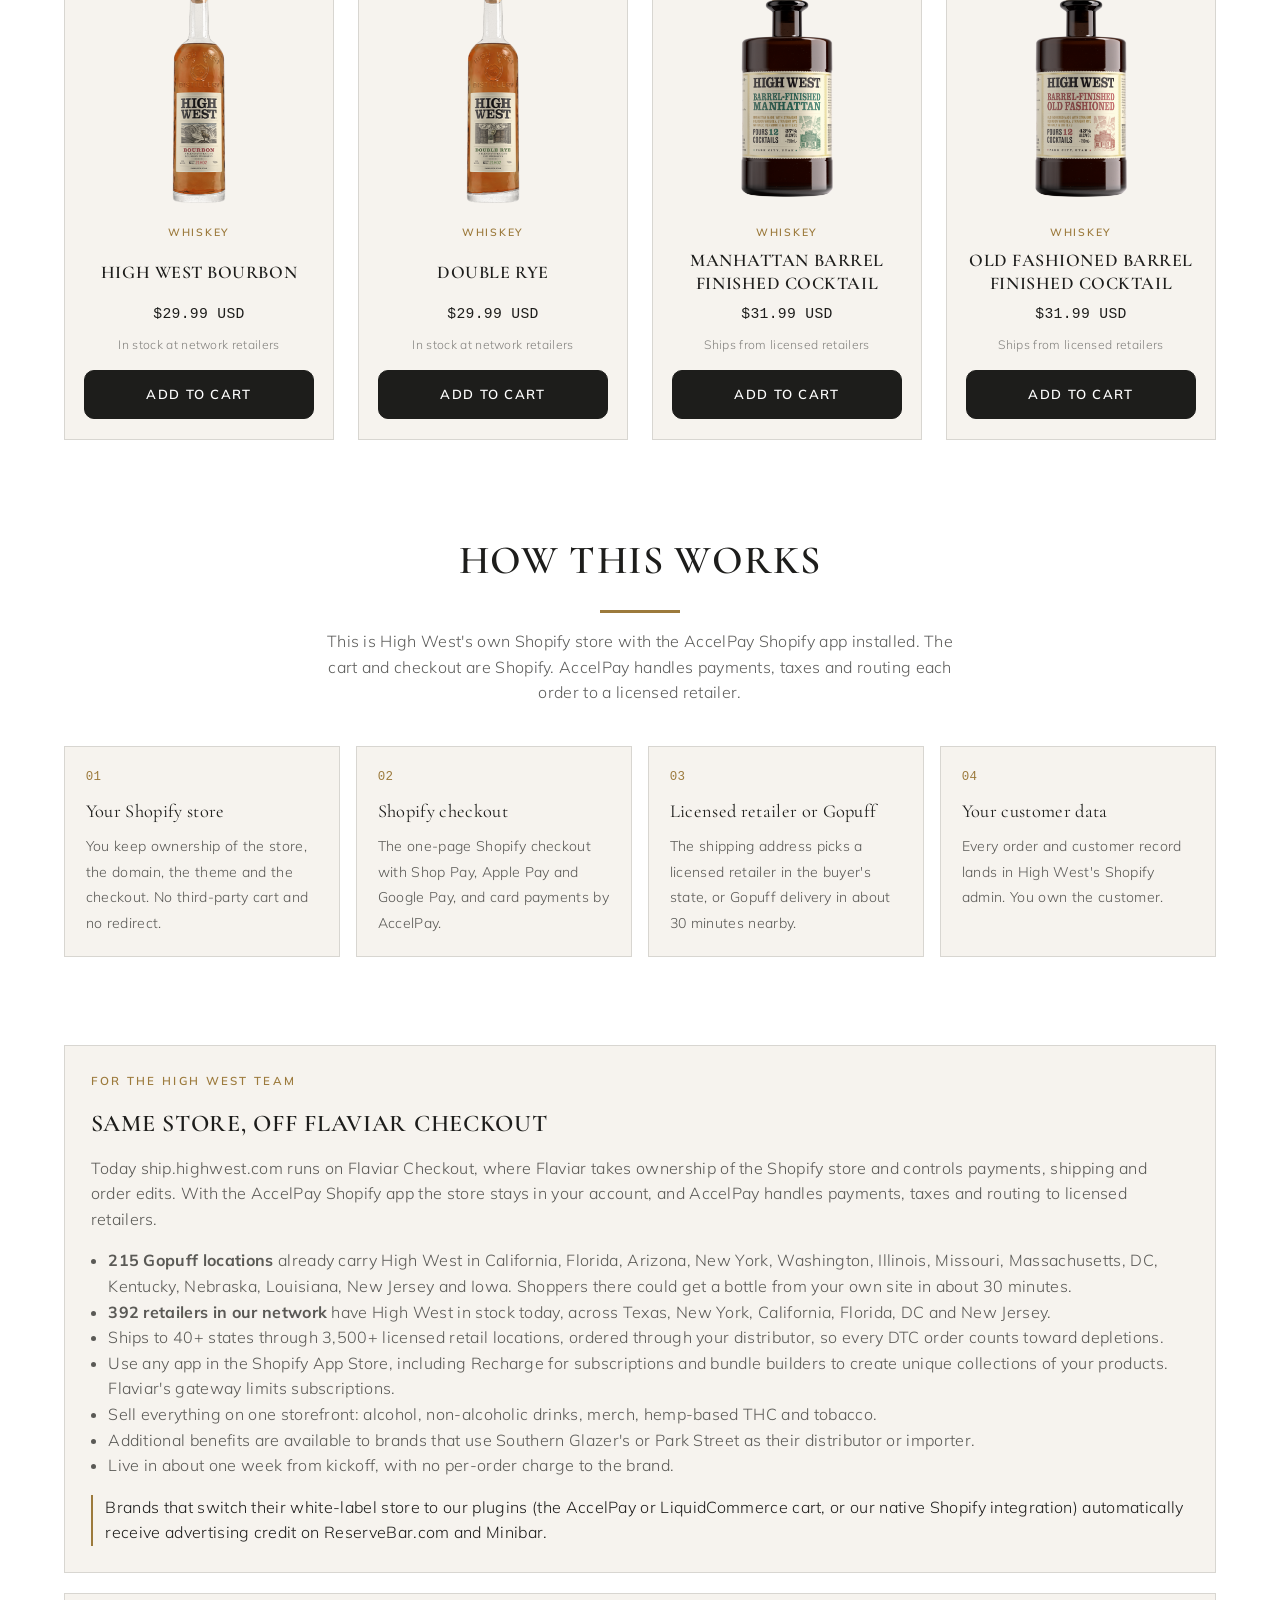
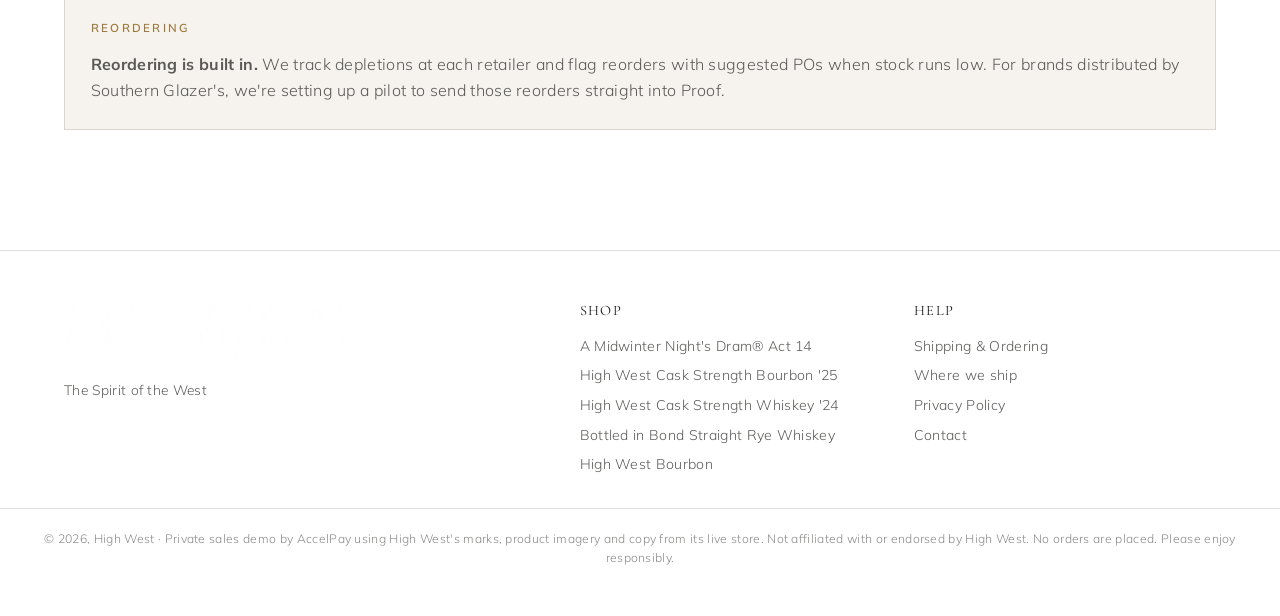
==== commit 3169344a: "Update value props: Shopify apps, multi-category, distributor benefits" ====
--- a/index.html
+++ b/index.html
@@ -69,7 +69,7 @@
     <div class="eyebrow">For the High West team</div>
     <h2>Same store, off Flaviar Checkout</h2>
     <p style="margin:0 0 1rem">Today ship.highwest.com runs on Flaviar Checkout, where Flaviar takes ownership of the Shopify store and controls payments, shipping and order edits. With the AccelPay Shopify app the store stays in your account, and AccelPay handles payments, taxes and routing to licensed retailers.</p>
-    <ul style="margin:0 0 1rem;padding-left:1.1rem"><li><b>215 Gopuff locations</b> already carry High West in California, Florida, Arizona, New York, Washington, Illinois, Missouri, Massachusetts, DC, Kentucky, Nebraska, Louisiana, New Jersey and Iowa. Shoppers there could get a bottle from your own site in about 30 minutes.</li><li><b>392 retailers in our network</b> have High West in stock today, across Texas, New York, California, Florida, DC and New Jersey.</li><li>Ships to 40+ states through 3,500+ licensed retail locations, ordered through your distributor, so every DTC order counts toward depletions.</li><li>Shop Pay, Apple Pay and Google Pay at checkout. Flaviar Checkout does not support Shop Pay or PayPal.</li><li>Live in about one week from kickoff, with no per-order charge to the brand.</li></ul>
+    <ul style="margin:0 0 1rem;padding-left:1.1rem"><li><b>215 Gopuff locations</b> already carry High West in California, Florida, Arizona, New York, Washington, Illinois, Missouri, Massachusetts, DC, Kentucky, Nebraska, Louisiana, New Jersey and Iowa. Shoppers there could get a bottle from your own site in about 30 minutes.</li><li><b>392 retailers in our network</b> have High West in stock today, across Texas, New York, California, Florida, DC and New Jersey.</li><li>Ships to 40+ states through 3,500+ licensed retail locations, ordered through your distributor, so every DTC order counts toward depletions.</li><li>Use any app in the Shopify App Store, including Recharge for subscriptions and bundle builders to create unique collections of your products. Flaviar's gateway limits subscriptions.</li><li>Sell everything on one storefront: alcohol, non-alcoholic drinks, merch, hemp-based THC and tobacco.</li><li>Additional benefits are available to brands that use Southern Glazer's or Park Street as their distributor or importer.</li><li>Live in about one week from kickoff, with no per-order charge to the brand.</li></ul>
     <p class="credit">Brands that switch their white-label store to our plugins (the AccelPay or LiquidCommerce cart, or our native Shopify integration) automatically receive advertising credit on ReserveBar.com and Minibar.</p>
   </div>
   <div class="panel">
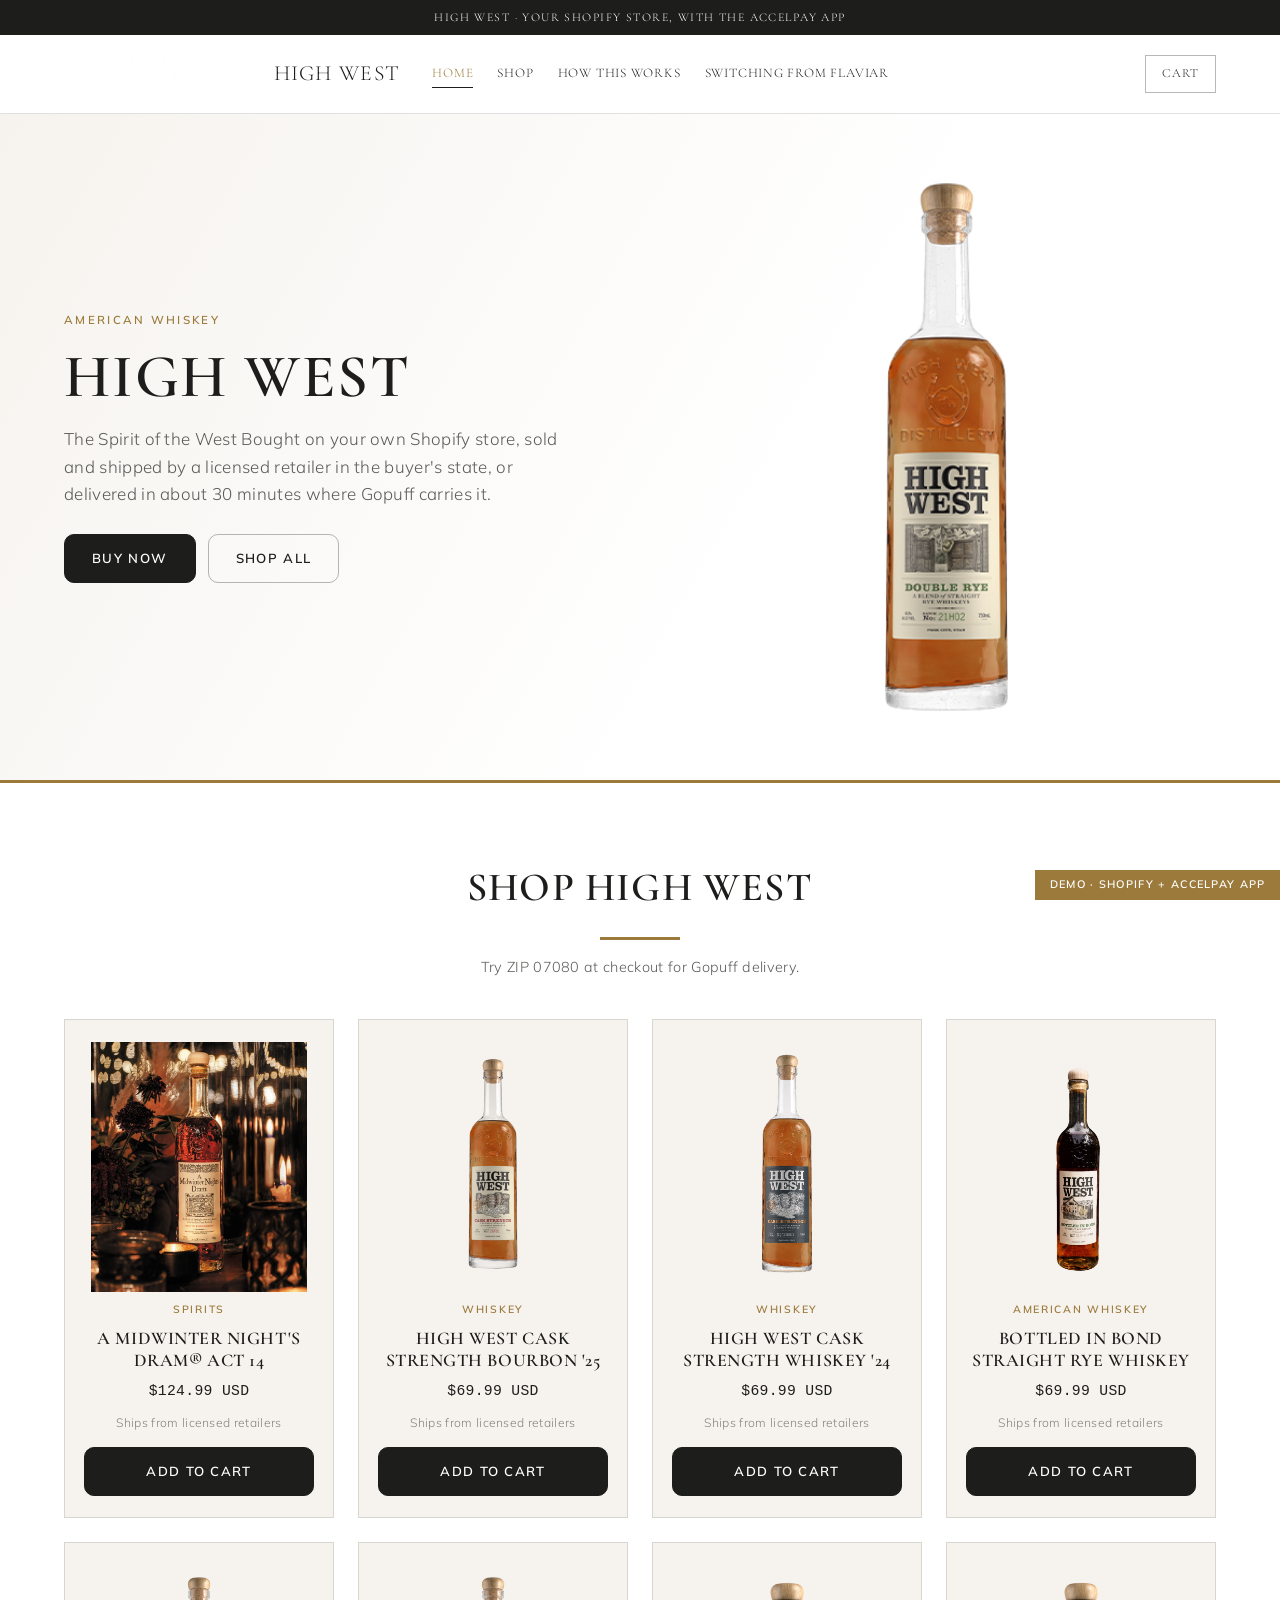
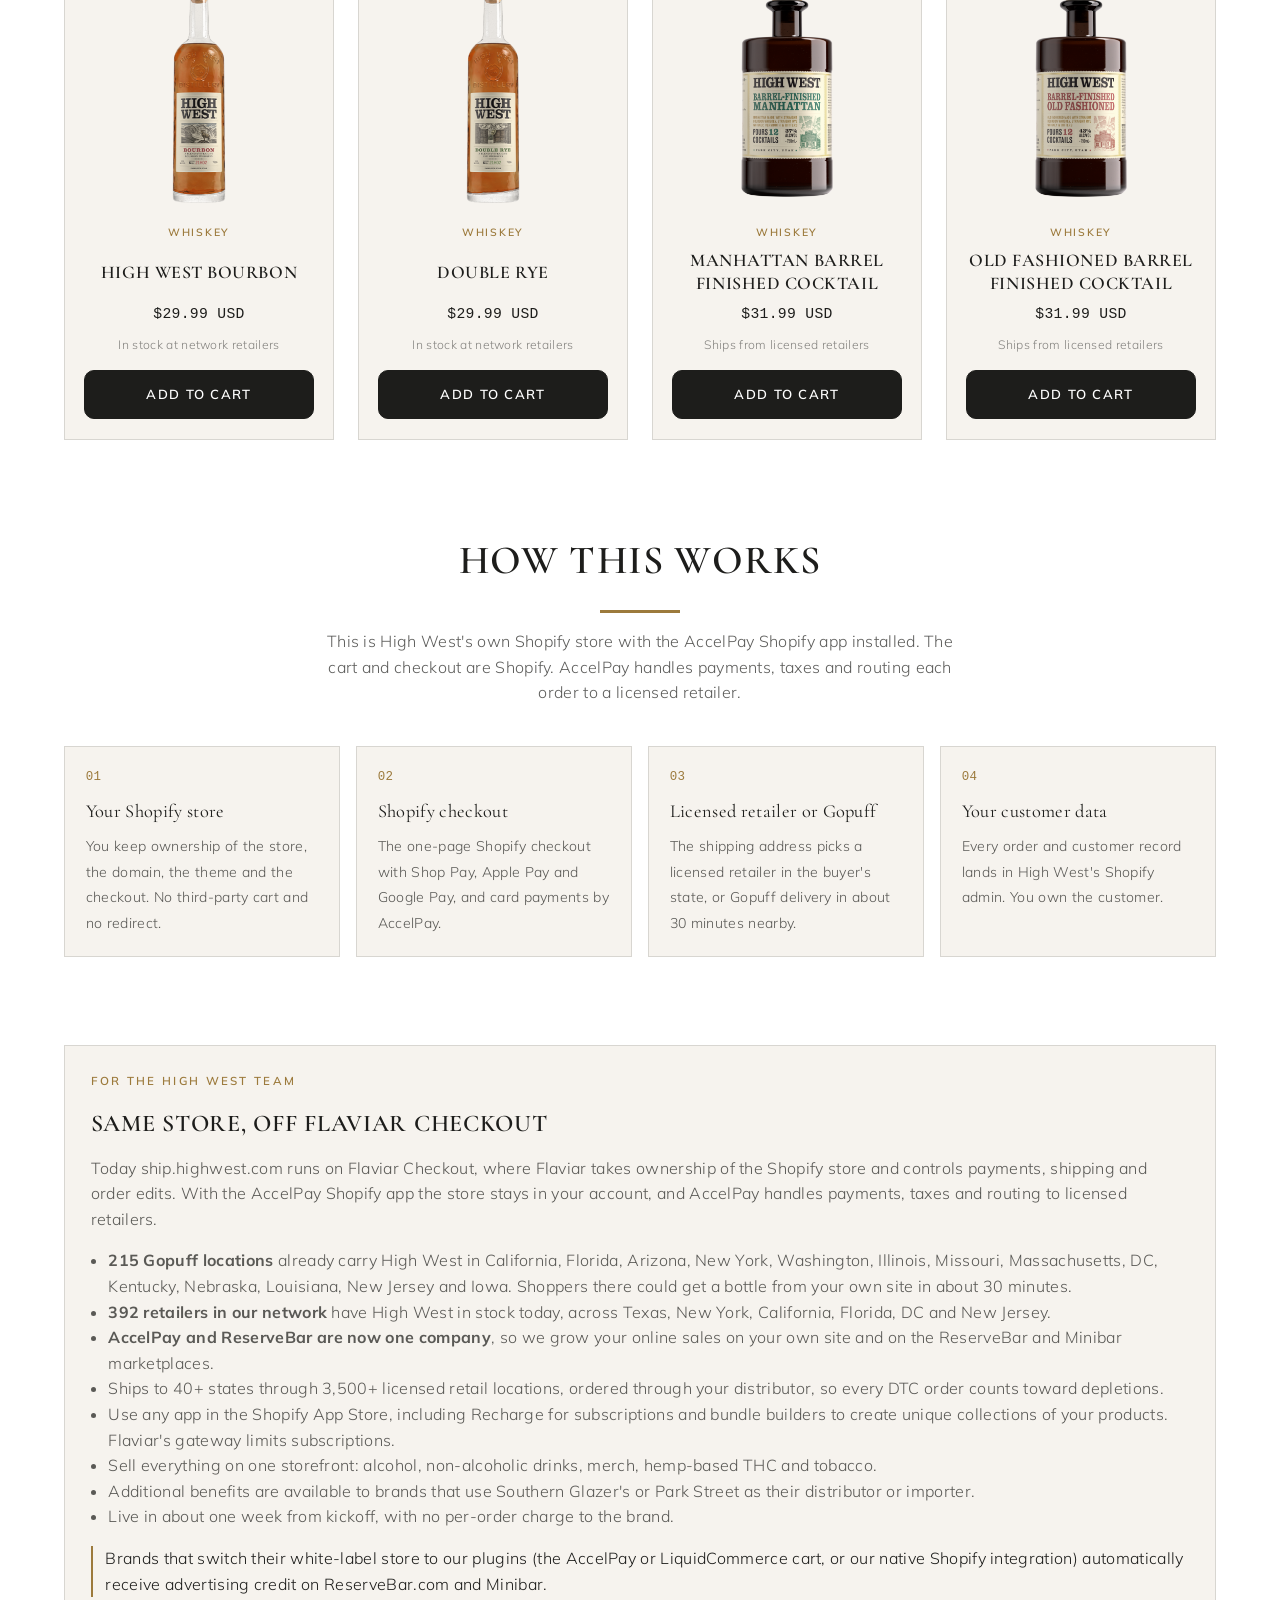
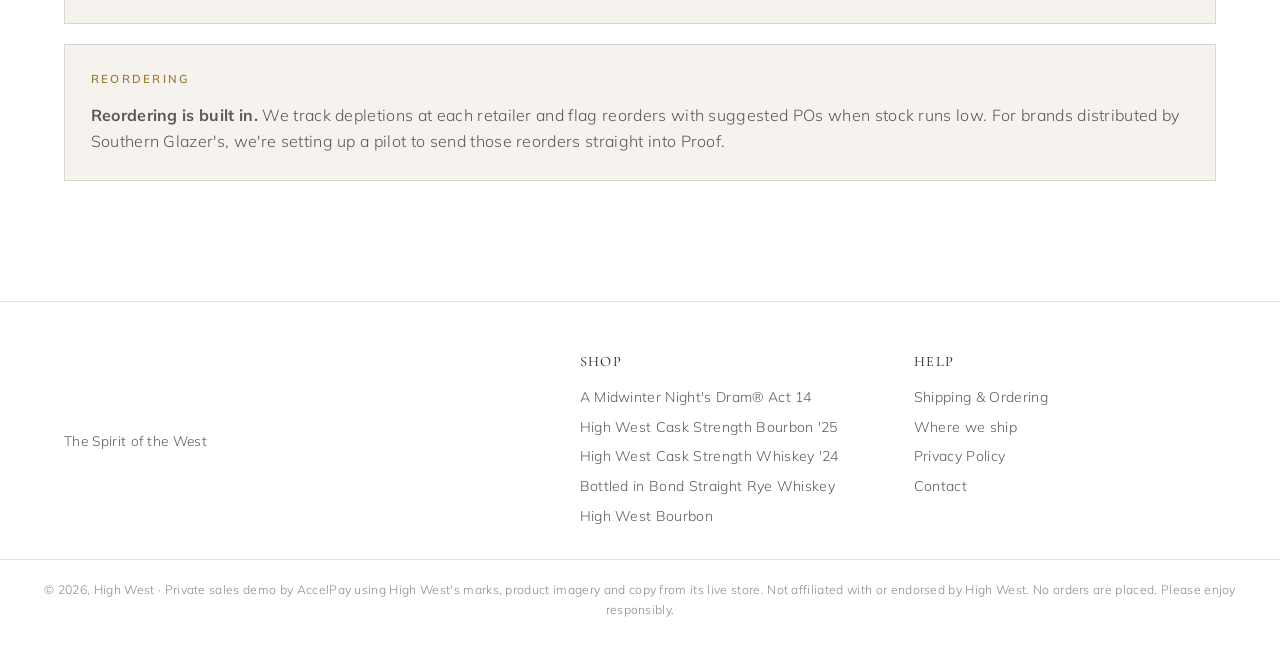
==== commit 44b7ecf5: "Lead with AccelPay + ReserveBar one-company value prop" ====
--- a/index.html
+++ b/index.html
@@ -69,7 +69,7 @@
     <div class="eyebrow">For the High West team</div>
     <h2>Same store, off Flaviar Checkout</h2>
     <p style="margin:0 0 1rem">Today ship.highwest.com runs on Flaviar Checkout, where Flaviar takes ownership of the Shopify store and controls payments, shipping and order edits. With the AccelPay Shopify app the store stays in your account, and AccelPay handles payments, taxes and routing to licensed retailers.</p>
-    <ul style="margin:0 0 1rem;padding-left:1.1rem"><li><b>215 Gopuff locations</b> already carry High West in California, Florida, Arizona, New York, Washington, Illinois, Missouri, Massachusetts, DC, Kentucky, Nebraska, Louisiana, New Jersey and Iowa. Shoppers there could get a bottle from your own site in about 30 minutes.</li><li><b>392 retailers in our network</b> have High West in stock today, across Texas, New York, California, Florida, DC and New Jersey.</li><li>Ships to 40+ states through 3,500+ licensed retail locations, ordered through your distributor, so every DTC order counts toward depletions.</li><li>Use any app in the Shopify App Store, including Recharge for subscriptions and bundle builders to create unique collections of your products. Flaviar's gateway limits subscriptions.</li><li>Sell everything on one storefront: alcohol, non-alcoholic drinks, merch, hemp-based THC and tobacco.</li><li>Additional benefits are available to brands that use Southern Glazer's or Park Street as their distributor or importer.</li><li>Live in about one week from kickoff, with no per-order charge to the brand.</li></ul>
+    <ul style="margin:0 0 1rem;padding-left:1.1rem"><li><b>215 Gopuff locations</b> already carry High West in California, Florida, Arizona, New York, Washington, Illinois, Missouri, Massachusetts, DC, Kentucky, Nebraska, Louisiana, New Jersey and Iowa. Shoppers there could get a bottle from your own site in about 30 minutes.</li><li><b>392 retailers in our network</b> have High West in stock today, across Texas, New York, California, Florida, DC and New Jersey.</li><li><b>AccelPay and ReserveBar are now one company</b>, so we grow your online sales on your own site and on the ReserveBar and Minibar marketplaces.</li><li>Ships to 40+ states through 3,500+ licensed retail locations, ordered through your distributor, so every DTC order counts toward depletions.</li><li>Use any app in the Shopify App Store, including Recharge for subscriptions and bundle builders to create unique collections of your products. Flaviar's gateway limits subscriptions.</li><li>Sell everything on one storefront: alcohol, non-alcoholic drinks, merch, hemp-based THC and tobacco.</li><li>Additional benefits are available to brands that use Southern Glazer's or Park Street as their distributor or importer.</li><li>Live in about one week from kickoff, with no per-order charge to the brand.</li></ul>
     <p class="credit">Brands that switch their white-label store to our plugins (the AccelPay or LiquidCommerce cart, or our native Shopify integration) automatically receive advertising credit on ReserveBar.com and Minibar.</p>
   </div>
   <div class="panel">
